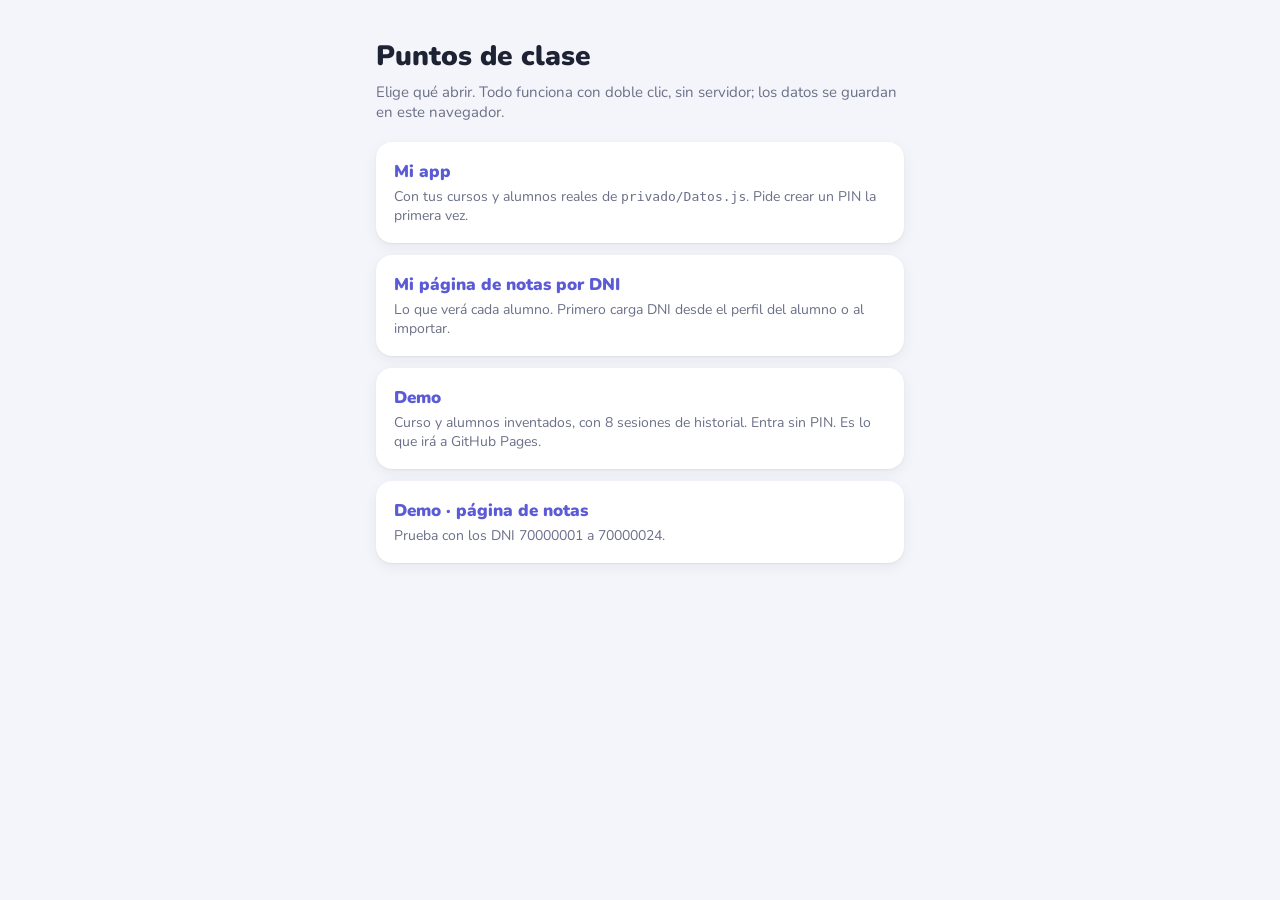
==== index.html @ 340162ca "Página de inicio local y apertura con doble clic - index.html en la raíz: enlaces a la app real, la " ====
<!doctype html>
<html lang="es">
<head>
  <meta charset="utf-8">
  <meta name="viewport" content="width=device-width, initial-scale=1">
  <title>Puntos de clase · inicio</title>
  <link href="https://fonts.googleapis.com/css2?family=Nunito:wght@500;700;800;900&display=swap" rel="stylesheet">
  <link rel="stylesheet" href="src/css/styles.css">
  <link rel="stylesheet" href="src/css/inicio.css">
</head>
<body>
  <!-- Página para probar en local con doble clic. No se publica: GitHub Pages sirve solo docs/. -->
  <main class="inicio">
    <h1>Puntos de clase</h1>
    <p class="muted">Elige qué abrir. Todo funciona con doble clic, sin servidor; los datos se guardan en este navegador.</p>

    <a class="opcion card" href="src/index.html">
      <b>Mi app</b>
      <span>Con tus cursos y alumnos reales de <code>privado/Datos.js</code>. Pide crear un PIN la primera vez.</span>
    </a>
    <a class="opcion card" href="src/index.html?v=notas">
      <b>Mi página de notas por DNI</b>
      <span>Lo que verá cada alumno. Primero carga DNI desde el perfil del alumno o al importar.</span>
    </a>
    <a class="opcion card" href="docs/index.html">
      <b>Demo</b>
      <span>Curso y alumnos inventados, con 8 sesiones de historial. Entra sin PIN. Es lo que irá a GitHub Pages.</span>
    </a>
    <a class="opcion card" href="docs/index.html?v=notas">
      <b>Demo · página de notas</b>
      <span>Prueba con los DNI 70000001 a 70000024.</span>
    </a>
  </main>
</body>
</html>
---- src/css/styles.css ----
/* ===== Tokens ===== */
:root {
  --bg: #F4F5FA;
  --surface: #FFFFFF;
  --surface-2: #F8F9FC;
  --ink: #1E2235;
  --muted: #6B7088;
  --line: #E4E6EF;
  --accent: #5B5BD6;
  --accent-soft: #ECECFD;
  --pos: #15803D;
  --pos-bg: #DCFCE7;
  --pos-line: #86EFAC;
  --neg: #C2261D;
  --neg-bg: #FEE2E2;
  --neg-line: #FCA5A5;
  --warn: #A15C07;
  --warn-bg: #FEF3C7;
  --oro: #F5B700;
  --plata: #A8B0BD;
  --bronce: #CD7F45;
  --radius: 16px;
  --shadow: 0 1px 2px rgba(30, 34, 53, .06), 0 4px 14px rgba(30, 34, 53, .06);
  --nav-h: 64px;
  --font: 'Nunito', system-ui, -apple-system, 'Segoe UI', Roboto, sans-serif;
}

* { box-sizing: border-box; }
html, body { margin: 0; height: 100%; }
body {
  background: var(--bg);
  color: var(--ink);
  font-family: var(--font);
  font-size: 15px;
  -webkit-tap-highlight-color: transparent;
}
button, input, select, textarea { font: inherit; color: inherit; }
button { cursor: pointer; }
h1, h2, h3 { margin: 0; line-height: 1.2; }
h2 { font-size: 20px; font-weight: 900; }
h3 { font-size: 16px; font-weight: 800; }
.muted { color: var(--muted); }
.small { font-size: 13px; }
.pos { color: var(--pos); }
.neg { color: var(--neg); }
.hidden { display: none !important; }

/* ===== Estructura ===== */
.top {
  position: sticky; top: 0; z-index: 20;
  background: var(--surface);
  border-bottom: 1px solid var(--line);
  padding: calc(env(safe-area-inset-top, 0px) + 10px) 16px 10px;
}
.top-in { max-width: 1100px; margin: 0 auto; display: flex; align-items: center; gap: 10px; }
.curso-sel {
  flex: 1; min-width: 0;
  border: 0; background: var(--accent-soft); color: var(--accent);
  font-weight: 800; border-radius: 12px; padding: 10px 12px; min-height: 44px;
  appearance: none; -webkit-appearance: none;
  background-image: linear-gradient(45deg, transparent 50%, var(--accent) 50%), linear-gradient(135deg, var(--accent) 50%, transparent 50%);
  background-position: calc(100% - 18px) 50%, calc(100% - 13px) 50%;
  background-size: 5px 5px; background-repeat: no-repeat;
  text-overflow: ellipsis;
}
.icon-btn {
  width: 44px; height: 44px; flex: none;
  border: 0; border-radius: 12px; background: var(--surface-2);
  display: grid; place-items: center; color: var(--muted);
}
.icon-btn svg { width: 22px; height: 22px; }
.icon-btn.on { background: var(--accent); color: #fff; }

main { max-width: 1100px; margin: 0 auto; padding: 16px 16px calc(var(--nav-h) + 90px + env(safe-area-inset-bottom, 0px)); }

.nav {
  position: fixed; left: 0; right: 0; bottom: 0; z-index: 20;
  background: var(--surface); border-top: 1px solid var(--line);
  padding: 4px 6px calc(4px + env(safe-area-inset-bottom, 0px));
}
.nav-in { max-width: 640px; margin: 0 auto; display: flex; }
.nav button {
  flex: 1; min-width: 0; border: 0; background: none; color: var(--muted);
  display: flex; flex-direction: column; align-items: center; gap: 2px;
  font-size: 11px; font-weight: 800; padding: 6px 0; border-radius: 12px; min-height: 52px;
}
.nav button svg { width: 24px; height: 24px; }
.nav button.on { color: var(--accent); background: var(--accent-soft); }

.seccion-head { display: flex; align-items: flex-end; justify-content: space-between; gap: 12px; margin: 4px 0 12px; flex-wrap: wrap; }
.seccion-head p { margin: 2px 0 0; }

/* ===== Elementos ===== */
.card { background: var(--surface); border-radius: var(--radius); box-shadow: var(--shadow); padding: 16px; }
.card + .card, .stack > * + * { margin-top: 12px; }
.btn {
  border: 0; border-radius: 12px; padding: 10px 16px; min-height: 44px;
  font-weight: 800; background: var(--surface-2); color: var(--ink);
  display: inline-flex; align-items: center; justify-content: center; gap: 8px;
}
.btn svg { width: 18px; height: 18px; }
.btn.primary { background: var(--accent); color: #fff; }
.btn.pos { background: var(--pos-bg); color: var(--pos); }
.btn.neg { background: var(--neg-bg); color: var(--neg); }
.btn.ghost { background: transparent; color: var(--accent); }
.btn.block { width: 100%; }
.btn:disabled { opacity: .5; cursor: default; }
.chips { display: flex; gap: 8px; flex-wrap: wrap; align-items: center; }
.chip {
  border: 1px solid var(--line); background: var(--surface); border-radius: 999px;
  padding: 6px 12px; min-height: 36px; font-weight: 700; font-size: 13.5px; color: var(--muted);
}
.chip.on { background: var(--ink); border-color: var(--ink); color: #fff; }
.seg { display: inline-flex; background: var(--surface-2); border: 1px solid var(--line); border-radius: 999px; padding: 3px; }
.seg button { border: 0; background: none; border-radius: 999px; padding: 6px 12px; min-height: 34px; font-weight: 800; font-size: 13px; color: var(--muted); }
.seg button.on { background: var(--surface); color: var(--ink); box-shadow: var(--shadow); }

input[type=text], input[type=number], input[type=time], input[type=date], input[type=password], input[type=tel], select, textarea {
  border: 1px solid var(--line); background: var(--surface); border-radius: 12px;
  padding: 10px 12px; min-height: 44px; width: 100%;
}
textarea { min-height: 140px; resize: vertical; font-size: 14px; }
label.campo { display: block; font-weight: 800; font-size: 13px; color: var(--muted); }
label.campo > * { margin-top: 6px; }
.fila { display: flex; gap: 10px; align-items: center; }
.fila > .grow { flex: 1; min-width: 0; }
.grid2 { display: grid; grid-template-columns: 1fr 1fr; gap: 10px; }

.badge {
  display: inline-flex; align-items: center; gap: 4px;
  border-radius: 999px; padding: 2px 9px; font-size: 12.5px; font-weight: 800;
  background: var(--surface-2); color: var(--muted);
}
.badge.pos { background: var(--pos-bg); color: var(--pos); }
.badge.neg { background: var(--neg-bg); color: var(--neg); }
.badge.warn { background: var(--warn-bg); color: var(--warn); }
.badge.accent { background: var(--accent-soft); color: var(--accent); }

.vacio { text-align: center; padding: 32px 16px; color: var(--muted); }
.vacio svg { width: 44px; height: 44px; opacity: .5; }

/* ===== Avatares ===== */
.av {
  position: relative; flex: none; border-radius: 50%; overflow: hidden;
  display: grid; place-items: center; font-weight: 900; color: var(--av-ink, #333);
  background: var(--av-bg, #E5E7EB);
}
.av img { position: absolute; inset: 0; width: 100%; height: 100%; }
.av span { line-height: 1; }

/* ===== Clase ===== */
.resumen-hoy { display: flex; gap: 8px; flex-wrap: wrap; margin-bottom: 12px; }
.toolbar { display: flex; gap: 8px; align-items: center; justify-content: space-between; flex-wrap: wrap; margin-bottom: 14px; }
.grid-alumnos { display: grid; grid-template-columns: repeat(auto-fill, minmax(104px, 1fr)); gap: 10px; }
.grupo-equipo { grid-column: 1 / -1; display: flex; align-items: center; gap: 8px; font-weight: 900; font-size: 14px; margin-top: 6px; }
.grupo-equipo i { width: 12px; height: 12px; border-radius: 4px; background: var(--eq); }
.grupo-equipo .badge { margin-left: auto; }
.tarjeta {
  position: relative; border: 0; background: var(--surface); border-radius: var(--radius);
  box-shadow: var(--shadow); padding: 12px 6px 10px; text-align: center;
  display: flex; flex-direction: column; align-items: center; gap: 6px;
  border-top: 5px solid var(--eq, var(--line));
  transition: transform .12s ease;
}
.tarjeta:active { transform: scale(.96); }
.tarjeta .nombre { font-weight: 800; font-size: 13.5px; line-height: 1.15; min-height: 2.3em; display: flex; align-items: center; }
.tarjeta .total {
  position: absolute; top: 6px; right: 6px; min-width: 28px; height: 24px; padding: 0 7px;
  border-radius: 999px; font-weight: 900; font-size: 13px; display: grid; place-items: center;
  background: var(--pos-bg); color: var(--pos);
}
.tarjeta .total.neg { background: var(--neg-bg); color: var(--neg); }
.tarjeta .total.cero { background: var(--surface-2); color: var(--muted); }
.tarjeta.sel { outline: 3px solid var(--accent); outline-offset: -3px; }
.tarjeta .check {
  position: absolute; top: 6px; left: 6px; width: 22px; height: 22px; border-radius: 50%;
  border: 2px solid var(--line); background: var(--surface);
}
.tarjeta.sel .check { background: var(--accent); border-color: var(--accent); }
.tarjeta.sel .check::after { content: ''; position: absolute; left: 6px; top: 2px; width: 5px; height: 10px; border: solid #fff; border-width: 0 2.5px 2.5px 0; transform: rotate(45deg); }
.flota {
  position: fixed; z-index: 60; pointer-events: none; font-weight: 900; font-size: 26px;
  animation: flota .9s ease-out forwards; text-shadow: 0 2px 0 #fff;
}
@keyframes flota { from { opacity: 1; transform: translate(-50%, 0) scale(.8); } to { opacity: 0; transform: translate(-50%, -60px) scale(1.2); } }
.barra-multi {
  position: fixed; left: 12px; right: 12px; z-index: 25;
  bottom: calc(var(--nav-h) + 12px + env(safe-area-inset-bottom, 0px));
  max-width: 640px; margin: 0 auto;
  background: var(--ink); color: #fff; border-radius: 16px; padding: 10px 10px 10px 16px;
  display: flex; align-items: center; gap: 10px; box-shadow: 0 8px 30px rgba(0, 0, 0, .25);
}
.barra-multi b { flex: 1; }

/* ===== Hojas (bottom sheet) ===== */
#capa .fondo { position: fixed; inset: 0; z-index: 40; background: rgba(20, 22, 35, .45); animation: aparece .15s ease; }
.hoja {
  position: fixed; z-index: 41; left: 0; right: 0; bottom: 0;
  max-height: 92vh; overflow: auto; background: var(--surface);
  border-radius: 22px 22px 0 0; padding: 8px 16px calc(20px + env(safe-area-inset-bottom, 0px));
  animation: sube .2s ease;
  max-width: 640px; margin: 0 auto;
}
.hoja.ancha { max-width: 900px; }
.hoja .asa { width: 42px; height: 5px; border-radius: 3px; background: var(--line); margin: 4px auto 12px; }
.hoja-head { display: flex; align-items: center; gap: 12px; margin-bottom: 14px; }
.hoja-head .grow { flex: 1; min-width: 0; }
@keyframes sube { from { transform: translateY(40px); opacity: 0; } to { transform: none; opacity: 1; } }
@keyframes aparece { from { opacity: 0; } to { opacity: 1; } }
@media (min-width: 700px) {
  .hoja { bottom: auto; top: 50%; transform: translateY(-50%); border-radius: 22px; max-height: 86vh; animation: aparece .15s ease; }
}

.cats { display: grid; grid-template-columns: repeat(auto-fill, minmax(130px, 1fr)); gap: 8px; }
.cat {
  border: 1.5px solid var(--pos-line); background: var(--pos-bg); color: var(--pos);
  border-radius: 14px; padding: 12px 8px; min-height: 70px; font-weight: 800;
  display: flex; flex-direction: column; align-items: center; justify-content: center; gap: 2px; text-align: center;
}
.cat b { font-size: 22px; font-weight: 900; }
.cat span { font-size: 13px; line-height: 1.15; color: var(--ink); }
.cat.neg { border-color: var(--neg-line); background: var(--neg-bg); color: var(--neg); }
.cat:active { transform: scale(.96); }
.cats-titulo { font-weight: 900; font-size: 13px; color: var(--muted); margin: 14px 0 8px; text-transform: uppercase; letter-spacing: .04em; }

/* ===== Toast ===== */
#toasts { position: fixed; z-index: 70; left: 0; right: 0; bottom: calc(var(--nav-h) + 16px + env(safe-area-inset-bottom, 0px)); display: flex; flex-direction: column; align-items: center; gap: 8px; pointer-events: none; padding: 0 12px; }
.toast {
  pointer-events: auto; background: var(--ink); color: #fff; border-radius: 14px;
  padding: 10px 10px 10px 16px; display: flex; align-items: center; gap: 12px;
  box-shadow: 0 8px 30px rgba(0, 0, 0, .25); max-width: 520px; animation: sube .2s ease; font-weight: 700;
}
.toast.error { background: var(--neg); }
.toast button { border: 0; background: rgba(255, 255, 255, .16); color: #fff; font-weight: 900; border-radius: 10px; padding: 8px 12px; }

/* ===== Panel ===== */
.kpis { display: grid; grid-template-columns: repeat(auto-fit, minmax(140px, 1fr)); gap: 10px; margin-bottom: 14px; }
.kpi { background: var(--surface); border-radius: var(--radius); box-shadow: var(--shadow); padding: 14px; }
.kpi .v { font-size: 28px; font-weight: 900; line-height: 1.1; }
.kpi .l { font-size: 13px; font-weight: 700; color: var(--muted); }
.panel-grid { display: grid; gap: 12px; grid-template-columns: 1fr; }
@media (min-width: 900px) { .panel-grid { grid-template-columns: 1fr 1fr; } .panel-grid .full { grid-column: 1 / -1; } }

.podio { display: grid; grid-template-columns: 1fr 1.15fr 1fr; align-items: end; gap: 8px; margin-top: 10px; }
.podio .p { display: flex; flex-direction: column; align-items: center; gap: 6px; text-align: center; min-width: 0; }
.podio .p .n { font-weight: 800; font-size: 13.5px; line-height: 1.15; }
.podio .p .val { font-weight: 900; }
.podio .base { width: 100%; border-radius: 12px 12px 0 0; display: grid; place-items: center; font-weight: 900; font-size: 22px; color: #fff; }
.podio .p1 .base { height: 96px; background: var(--oro); }
.podio .p2 .base { height: 70px; background: var(--plata); }
.podio .p3 .base { height: 52px; background: var(--bronce); }
.podio .corona { font-size: 22px; line-height: 1; }

.lista { display: flex; flex-direction: column; }
.item {
  display: flex; align-items: center; gap: 12px; padding: 10px 4px;
  border: 0; border-bottom: 1px solid var(--line); background: none; text-align: left; width: 100%;
}
.item:last-child { border-bottom: 0; }
.item .grow { flex: 1; min-width: 0; }
.item .t { font-weight: 800; }
.item .s { font-size: 13px; color: var(--muted); }
.nota-pill { min-width: 52px; text-align: center; border-radius: 10px; padding: 6px 8px; font-weight: 900; font-size: 16px; background: var(--pos-bg); color: var(--pos); }
.nota-pill.neg { background: var(--neg-bg); color: var(--neg); }
.nota-pill.na { background: var(--surface-2); color: var(--muted); }

.barra { height: 8px; border-radius: 99px; background: var(--surface-2); overflow: hidden; }
.barra i { display: block; height: 100%; border-radius: 99px; background: var(--accent); }
.minibarras { display: flex; gap: 4px; margin-top: 6px; }
.minibarras .barra { flex: 1; height: 6px; }

.chart { width: 100%; height: auto; display: block; overflow: visible; }
.chart text { font-family: var(--font); font-size: 15px; fill: var(--muted); font-weight: 700; }
.leyenda { display: flex; gap: 14px; flex-wrap: wrap; font-size: 12.5px; color: var(--muted); font-weight: 700; margin-top: 8px; }
.leyenda i { display: inline-block; width: 10px; height: 10px; border-radius: 3px; margin-right: 5px; vertical-align: -1px; }

/* ===== Equipos ===== */
.equipo-card { border-left: 6px solid var(--eq); }
.equipo-card .fila-top { display: flex; align-items: center; gap: 12px; }
.equipo-card .puesto { width: 36px; height: 36px; border-radius: 50%; display: grid; place-items: center; font-weight: 900; background: var(--surface-2); flex: none; }
.equipo-card .puesto.m1 { background: var(--oro); color: #fff; }
.equipo-card .puesto.m2 { background: var(--plata); color: #fff; }
.equipo-card .puesto.m3 { background: var(--bronce); color: #fff; }
.equipo-card .pts { font-size: 26px; font-weight: 900; }
.miembros { display: flex; gap: 8px; flex-wrap: wrap; margin-top: 12px; }
.miembro { display: flex; align-items: center; gap: 6px; background: var(--surface-2); border: 0; border-radius: 999px; padding: 3px 10px 3px 3px; font-size: 13px; font-weight: 700; }

/* ===== Asistencia / Chat ===== */
.fuentes { display: grid; grid-template-columns: repeat(auto-fit, minmax(180px, 1fr)); gap: 10px; }
.fuente {
  border: 2px dashed var(--line); background: var(--surface); border-radius: var(--radius);
  padding: 18px 12px; display: flex; flex-direction: column; align-items: center; gap: 6px; text-align: center; font-weight: 800;
}
.fuente svg { width: 30px; height: 30px; color: var(--accent); }
.fuente small { font-weight: 600; color: var(--muted); }
.progreso { height: 10px; border-radius: 99px; background: var(--surface-2); overflow: hidden; margin-top: 10px; }
.progreso i { display: block; height: 100%; background: var(--accent); transition: width .2s; }
.revision .item { padding: 8px 0; }
.estado-seg { display: inline-flex; gap: 4px; }
.estado-seg button { border: 1.5px solid var(--line); background: var(--surface); border-radius: 10px; min-width: 40px; min-height: 40px; font-weight: 900; font-size: 13px; color: var(--muted); }
.estado-seg button.on.P { background: var(--pos-bg); border-color: var(--pos-line); color: var(--pos); }
.estado-seg button.on.T { background: var(--warn-bg); border-color: #FCD34D; color: var(--warn); }
.estado-seg button.on.F { background: var(--neg-bg); border-color: var(--neg-line); color: var(--neg); }
.estado-seg button.on.N { background: var(--ink); border-color: var(--ink); color: #fff; }
.hora-in { width: 104px !important; flex: none; padding: 8px !important; }
.pts-in { width: 70px !important; flex: none; text-align: center; }
.conf { width: 8px; height: 8px; border-radius: 50%; flex: none; }
.conf.alta, .conf.id, .conf.apodo { background: var(--pos); }
.conf.media { background: #F59E0B; }
.conf.ninguna { background: var(--line); }
.confirmar-bar {
  position: sticky; bottom: calc(var(--nav-h) + 8px + env(safe-area-inset-bottom, 0px));
  margin-top: 14px; background: var(--surface); border-radius: var(--radius); box-shadow: 0 6px 24px rgba(30, 34, 53, .15);
  padding: 10px; display: flex; gap: 10px; align-items: center;
}
.confirmar-bar .grow { flex: 1; font-weight: 800; font-size: 13.5px; }
.thumb { max-width: 100%; max-height: 220px; border-radius: 12px; border: 1px solid var(--line); display: block; margin-top: 10px; }

/* ===== Sesiones / línea de tiempo ===== */
.sesion-card { display: flex; gap: 12px; align-items: center; border: 0; text-align: left; width: 100%; }
.sesion-num { width: 46px; height: 46px; flex: none; border-radius: 14px; background: var(--accent-soft); color: var(--accent); display: grid; place-items: center; font-weight: 900; line-height: 1; text-align: center; font-size: 11px; }
.sesion-num b { font-size: 18px; display: block; }
.lote { border: 1px solid var(--line); border-radius: 14px; margin-top: 10px; overflow: hidden; }
.lote-head { display: flex; align-items: center; gap: 8px; padding: 8px 12px; background: var(--surface-2); font-size: 13px; font-weight: 800; }
.lote-head .grow { flex: 1; }
.mov { display: flex; align-items: center; gap: 10px; padding: 8px 12px; border-top: 1px solid var(--line); font-size: 14px; }
.mov .grow { flex: 1; min-width: 0; }
.mov .x { border: 0; background: none; color: var(--muted); width: 36px; height: 36px; border-radius: 10px; }
.mov .x:hover { background: var(--neg-bg); color: var(--neg); }

.timeline { position: relative; margin-top: 8px; padding-left: 22px; }
.timeline::before { content: ''; position: absolute; left: 7px; top: 6px; bottom: 6px; width: 2px; background: var(--line); }
.tl-ses { position: relative; padding-bottom: 16px; }
.tl-ses::before { content: ''; position: absolute; left: -20px; top: 4px; width: 12px; height: 12px; border-radius: 50%; background: var(--surface); border: 3px solid var(--tl, var(--accent)); }
.tl-head { display: flex; align-items: baseline; gap: 8px; flex-wrap: wrap; }
.tl-head b { font-weight: 900; }
.tl-movs { display: flex; gap: 6px; flex-wrap: wrap; margin-top: 6px; }
.tl-mov { font-size: 12.5px; font-weight: 800; border-radius: 10px; padding: 4px 9px; background: var(--pos-bg); color: var(--pos); }
.tl-mov.neg { background: var(--neg-bg); color: var(--neg); }
.tl-mov small { font-weight: 700; opacity: .75; }

/* ===== Perfil ===== */
.perfil-top { display: flex; gap: 16px; align-items: center; flex-wrap: wrap; }
.perfil-top .grow { flex: 1; min-width: 160px; }
.nota-grande { text-align: center; border-radius: 18px; padding: 10px 16px; background: var(--pos-bg); color: var(--pos); min-width: 100px; }
.nota-grande.neg { background: var(--neg-bg); color: var(--neg); }
.nota-grande.na { background: var(--surface-2); color: var(--muted); }
.nota-grande .v { font-size: 36px; font-weight: 900; line-height: 1; }
.nota-grande .l { font-size: 12px; font-weight: 800; }
.comp { margin-top: 12px; }
.comp .fila { justify-content: space-between; font-weight: 800; font-size: 14px; margin-bottom: 6px; }
.asis-resumen { display: grid; grid-template-columns: repeat(3, 1fr); gap: 8px; margin-top: 12px; }
.asis-resumen div { border-radius: 12px; padding: 10px; text-align: center; font-weight: 800; font-size: 12.5px; }
.asis-resumen b { display: block; font-size: 22px; font-weight: 900; }

/* ===== Ajustes ===== */
.comp-edit { display: grid; grid-template-columns: 1fr 76px 76px 120px 40px; gap: 8px; align-items: center; margin-top: 8px; }
.comp-edit.head { font-size: 12px; font-weight: 800; color: var(--muted); }
@media (max-width: 560px) {
  .comp-edit { grid-template-columns: 1fr 64px 64px; }
  .comp-edit .ses, .comp-edit .del { grid-column: span 1; }
  .comp-edit.head .ses, .comp-edit.head .del { display: none; }
}
.formula { background: var(--surface-2); border-radius: 12px; padding: 12px; font-size: 14px; font-weight: 700; line-height: 1.5; margin-top: 12px; }
.avatar-grid { display: grid; grid-template-columns: repeat(auto-fill, minmax(64px, 1fr)); gap: 10px; margin-top: 12px; }
.avatar-grid button { border: 2px solid transparent; background: none; border-radius: 50%; padding: 2px; aspect-ratio: 1; display: grid; place-items: center; }
.avatar-grid button.on { border-color: var(--accent); }

/* ===== PIN y notas públicas ===== */
.centro { min-height: 100vh; display: grid; place-items: center; padding: 24px 16px; }
.caja { width: 100%; max-width: 380px; text-align: center; }
.caja .logo { width: 64px; height: 64px; border-radius: 20px; background: var(--accent); color: #fff; display: grid; place-items: center; margin: 0 auto 14px; }
.caja .logo svg { width: 34px; height: 34px; }
.caja p { margin: 6px 0 18px; }
.pin-in { text-align: center; font-size: 26px !important; letter-spacing: .4em; font-weight: 900; }
.notas-wrap { max-width: 760px; margin: 0 auto; padding: 20px 16px 40px; }

.cargando { min-height: 60vh; display: grid; place-items: center; align-content: center; gap: 12px; color: var(--muted); font-weight: 700; }
.spinner { width: 36px; height: 36px; border-radius: 50%; border: 4px solid var(--line); border-top-color: var(--accent); animation: gira .8s linear infinite; margin: 0 auto; }
@keyframes gira { to { transform: rotate(360deg); } }
.sync { width: 8px; height: 8px; border-radius: 50%; background: var(--pos); flex: none; }
.sync.on { background: #F59E0B; animation: late 1s infinite; }
@keyframes late { 50% { opacity: .3; } }

@media (min-width: 700px) {
  .grid-alumnos { grid-template-columns: repeat(auto-fill, minmax(124px, 1fr)); gap: 12px; }
}

/* ===== Aviso de la demo pública ===== */
.demo-aviso {
  background: var(--warn-bg); color: var(--warn); text-align: center;
  font-size: 12.5px; font-weight: 800; padding: calc(env(safe-area-inset-top, 0px) + 6px) 12px 6px;
}
---- src/css/inicio.css ----
/* Página de inicio local (index.html de la raíz) */
.inicio { max-width: 560px; margin: 0 auto; padding: 40px 16px; }
.inicio h1 { font-size: 28px; font-weight: 900; }
.inicio > p { margin: 8px 0 20px; }
.opcion { display: block; text-decoration: none; color: var(--ink); margin-top: 12px; border: 2px solid transparent; }
.opcion:hover { border-color: var(--accent); }
.opcion b { display: block; font-size: 17px; font-weight: 900; color: var(--accent); }
.opcion span { display: block; margin-top: 4px; font-size: 14px; color: var(--muted); }
.opcion code { font-size: 13px; }
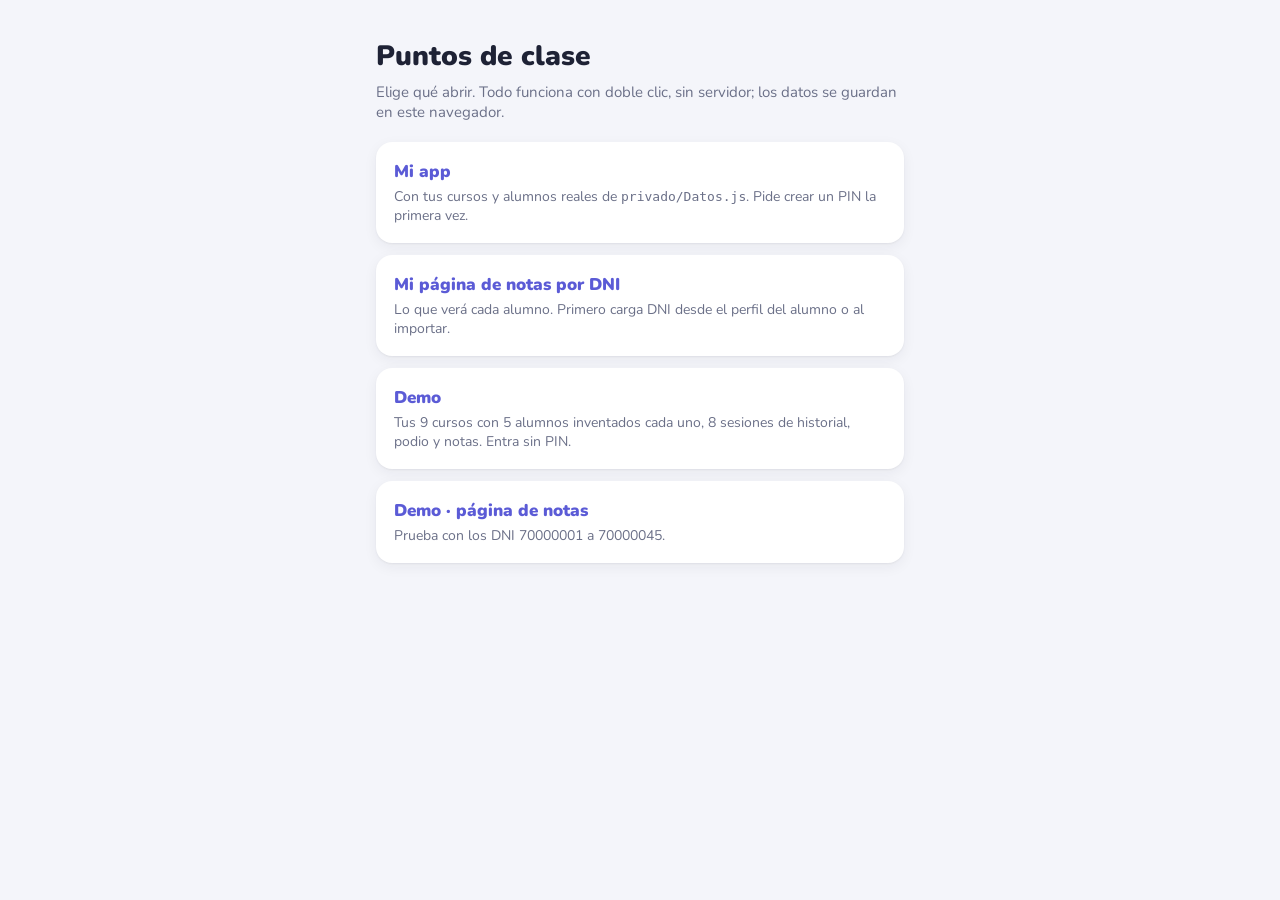
==== commit 86feef99: "Inicio con todos los cursos, podio de participación y notas al tocar - Pantalla de inicio: tarjetas " ====
--- a/index.html
+++ b/index.html
@@ -24,11 +24,11 @@
     </a>
     <a class="opcion card" href="docs/index.html">
       <b>Demo</b>
-      <span>Curso y alumnos inventados, con 8 sesiones de historial. Entra sin PIN. Es lo que irá a GitHub Pages.</span>
+      <span>Tus 9 cursos con 5 alumnos inventados cada uno, 8 sesiones de historial, podio y notas. Entra sin PIN.</span>
     </a>
     <a class="opcion card" href="docs/index.html?v=notas">
       <b>Demo · página de notas</b>
-      <span>Prueba con los DNI 70000001 a 70000024.</span>
+      <span>Prueba con los DNI 70000001 a 70000045.</span>
     </a>
   </main>
 </body>
--- a/src/css/styles.css
+++ b/src/css/styles.css
@@ -391,3 +391,37 @@
   background: var(--warn-bg); color: var(--warn); text-align: center;
   font-size: 12.5px; font-weight: 800; padding: calc(env(safe-area-inset-top, 0px) + 6px) 12px 6px;
 }
+
+/* ===== Inicio: tarjetas de cursos ===== */
+.marca { flex: 1; display: flex; align-items: center; gap: 10px; color: var(--accent); }
+.marca svg { width: 28px; height: 28px; }
+.marca b { font-size: 18px; font-weight: 900; color: var(--ink); }
+.cursos-grid { display: grid; grid-template-columns: repeat(auto-fill, minmax(290px, 1fr)); gap: 14px; }
+.curso-card {
+  position: relative; text-align: left; border: 0; background: var(--surface); border-radius: 20px;
+  box-shadow: var(--shadow); padding: 18px 16px 14px; overflow: hidden;
+  display: flex; flex-direction: column; gap: 12px; transition: transform .12s ease, box-shadow .12s ease;
+}
+.curso-card::before { content: ''; position: absolute; inset: 0 0 auto 0; height: 6px; background: var(--cc); }
+.curso-card:hover { transform: translateY(-2px); box-shadow: 0 2px 4px rgba(30, 34, 53, .06), 0 10px 26px rgba(30, 34, 53, .1); }
+.curso-card:active { transform: scale(.98); }
+.cc-top { display: flex; align-items: flex-start; gap: 10px; }
+.cc-tit { flex: 1; min-width: 0; }
+.cc-tit b { display: block; font-size: 17px; font-weight: 900; line-height: 1.2; }
+.cc-tit span { display: inline-block; margin-top: 4px; font-size: 13px; font-weight: 800; color: var(--cc); }
+.cc-meta { font-size: 13px; color: var(--muted); font-weight: 700; margin-top: -6px; }
+.cc-avatares { display: flex; align-items: center; min-height: 40px; }
+.cc-avatares .av { border: 2px solid var(--surface); margin-left: -8px; }
+.cc-avatares .av:first-child { margin-left: 0; }
+.cc-mas { margin-left: 6px; font-weight: 800; font-size: 13px; color: var(--muted); }
+.cc-stats { display: grid; grid-template-columns: repeat(4, 1fr); gap: 6px; text-align: center; border-top: 1px solid var(--line); padding-top: 12px; }
+.cc-stats b { font-size: 17px; font-weight: 900; display: block; line-height: 32px; }
+.cc-stats .nota-pill { display: inline-block; min-width: 46px; padding: 4px 6px; font-size: 15px; }
+.cc-stats small { display: block; font-size: 11.5px; font-weight: 700; color: var(--muted); margin-top: 2px; }
+.cc-lider { display: flex; align-items: center; gap: 8px; background: var(--surface-2); border-radius: 12px; padding: 6px 10px 6px 6px; font-size: 12.5px; color: var(--muted); line-height: 1.3; }
+.cc-lider b { color: var(--ink); }
+
+/* Nota pequeña en la tarjeta del alumno */
+.mini-nota { font-size: 11.5px; font-weight: 800; border-radius: 999px; padding: 1px 8px; background: var(--pos-bg); color: var(--pos); }
+.mini-nota.neg { background: var(--neg-bg); color: var(--neg); }
+.mini-nota.na { background: var(--surface-2); color: var(--muted); }
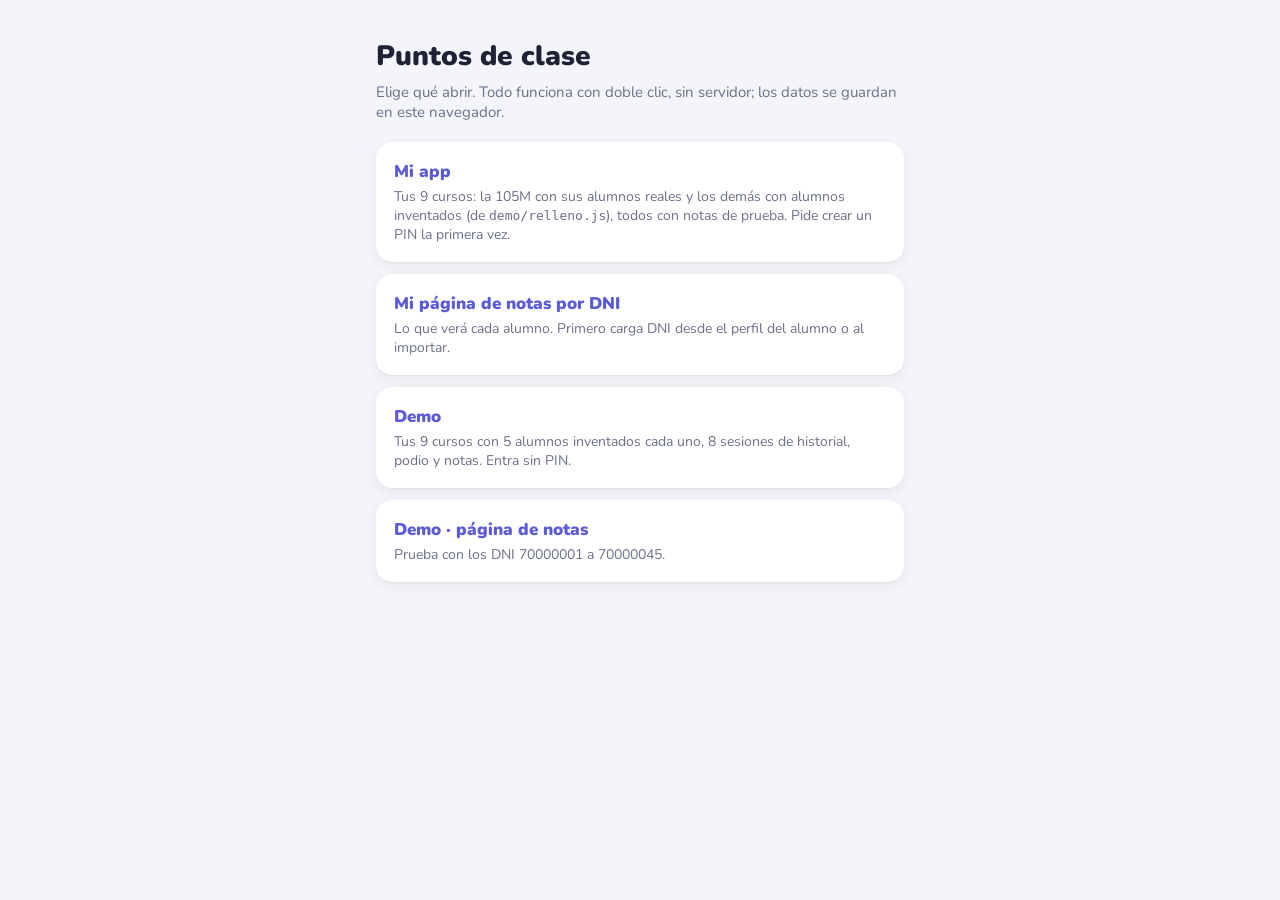
==== commit 2e7de529: "Todos los cursos con alumnos y notas de prueba en la app local - demo/relleno.js: 9 bloques de alumn" ====
--- a/index.html
+++ b/index.html
@@ -16,7 +16,7 @@
 
     <a class="opcion card" href="src/index.html">
       <b>Mi app</b>
-      <span>Con tus cursos y alumnos reales de <code>privado/Datos.js</code>. Pide crear un PIN la primera vez.</span>
+      <span>Tus 9 cursos: la 105M con sus alumnos reales y los demás con alumnos inventados (de <code>demo/relleno.js</code>), todos con notas de prueba. Pide crear un PIN la primera vez.</span>
     </a>
     <a class="opcion card" href="src/index.html?v=notas">
       <b>Mi página de notas por DNI</b>
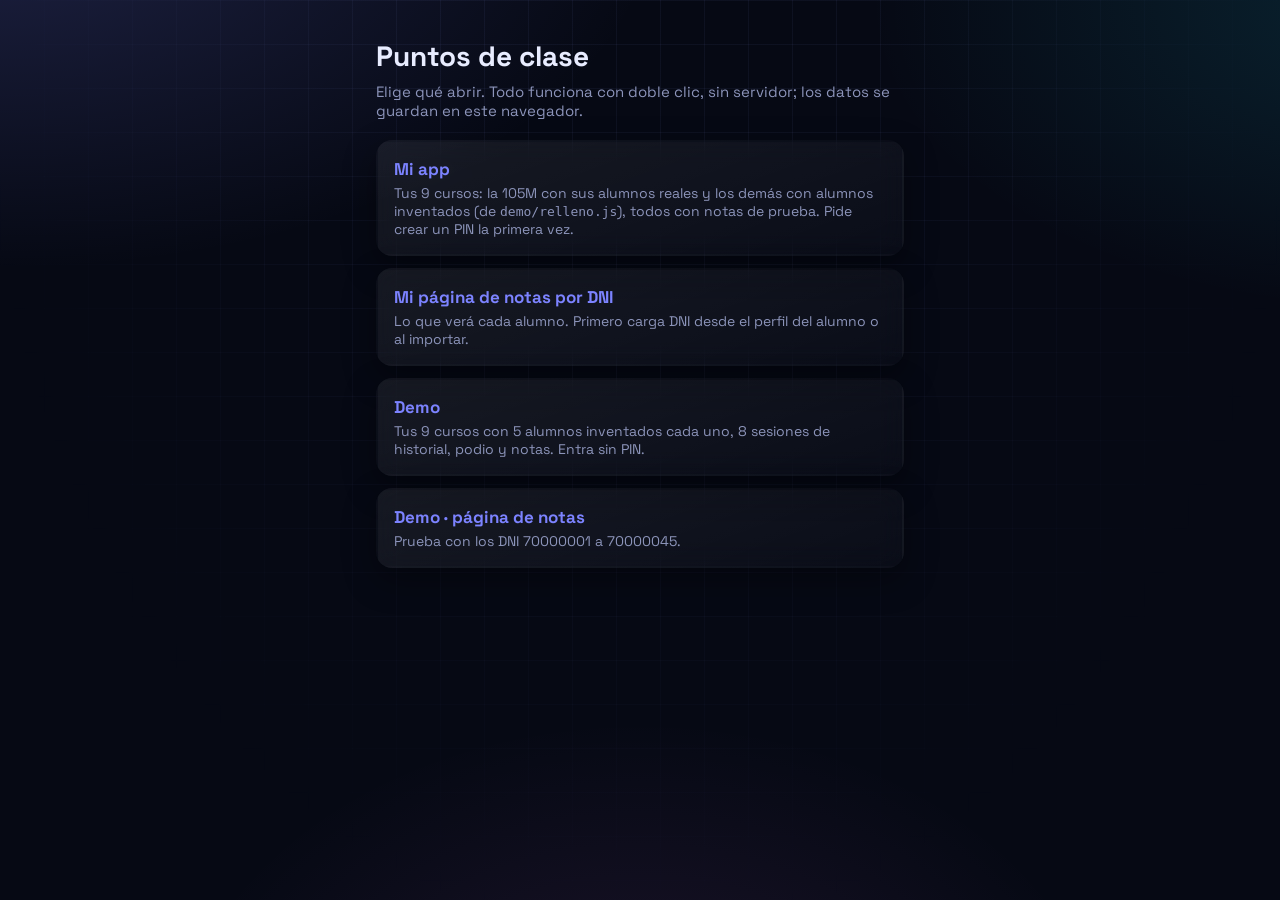
==== commit f7b55c95: "Estilo futurista y portadas 3D animadas por curso - css/tema.css: tema oscuro con neón, vidrio y rej" ====
--- a/index.html
+++ b/index.html
@@ -4,8 +4,9 @@
   <meta charset="utf-8">
   <meta name="viewport" content="width=device-width, initial-scale=1">
   <title>Puntos de clase · inicio</title>
-  <link href="https://fonts.googleapis.com/css2?family=Nunito:wght@500;700;800;900&display=swap" rel="stylesheet">
+  <link href="https://fonts.googleapis.com/css2?family=Orbitron:wght@600;700;800&family=Space+Grotesk:wght@400;500;600;700&display=swap" rel="stylesheet">
   <link rel="stylesheet" href="src/css/styles.css">
+  <link rel="stylesheet" href="src/css/tema.css">
   <link rel="stylesheet" href="src/css/inicio.css">
 </head>
 <body>
--- a/src/css/styles.css
+++ b/src/css/styles.css
@@ -402,13 +402,12 @@
   box-shadow: var(--shadow); padding: 18px 16px 14px; overflow: hidden;
   display: flex; flex-direction: column; gap: 12px; transition: transform .12s ease, box-shadow .12s ease;
 }
-.curso-card::before { content: ''; position: absolute; inset: 0 0 auto 0; height: 6px; background: var(--cc); }
 .curso-card:hover { transform: translateY(-2px); box-shadow: 0 2px 4px rgba(30, 34, 53, .06), 0 10px 26px rgba(30, 34, 53, .1); }
 .curso-card:active { transform: scale(.98); }
 .cc-top { display: flex; align-items: flex-start; gap: 10px; }
 .cc-tit { flex: 1; min-width: 0; }
 .cc-tit b { display: block; font-size: 17px; font-weight: 900; line-height: 1.2; }
-.cc-tit span { display: inline-block; margin-top: 4px; font-size: 13px; font-weight: 800; color: var(--cc); }
+.cc-tit span { display: inline-block; margin-top: 4px; font-size: 13px; font-weight: 800; color: var(--c1, var(--accent)); }
 .cc-meta { font-size: 13px; color: var(--muted); font-weight: 700; margin-top: -6px; }
 .cc-avatares { display: flex; align-items: center; min-height: 40px; }
 .cc-avatares .av { border: 2px solid var(--surface); margin-left: -8px; }
--- a/src/css/tema.css
+++ b/src/css/tema.css
@@ -0,0 +1,112 @@
+/* ===== Tema futurista (oscuro, neón y vidrio) — se carga después de styles.css ===== */
+:root {
+  color-scheme: dark;
+  --bg: #060914;
+  --surface: rgba(255, 255, 255, .045);
+  --surface-2: rgba(255, 255, 255, .075);
+  --panel: #0D1328;                       /* sólido: hojas, avisos, barras */
+  --ink: #E8ECFF;
+  --muted: #8C94BA;
+  --line: rgba(148, 163, 255, .16);
+  --accent: #7C83FF;
+  --accent-2: #22D3EE;
+  --accent-soft: rgba(124, 131, 255, .16);
+  --pos: #34D399;
+  --pos-bg: rgba(52, 211, 153, .13);
+  --pos-line: rgba(52, 211, 153, .6);
+  --neg: #FB7185;
+  --neg-bg: rgba(251, 113, 133, .13);
+  --neg-line: rgba(251, 113, 133, .6);
+  --warn: #FBBF24;
+  --warn-bg: rgba(251, 191, 36, .13);
+  --oro: #FACC15;
+  --plata: #94A3B8;
+  --bronce: #F97316;
+  --shadow: 0 0 0 1px var(--line), 0 12px 32px rgba(0, 0, 0, .35);
+  --glow: 0 0 22px rgba(124, 131, 255, .45);
+  --font: 'Space Grotesk', system-ui, -apple-system, 'Segoe UI', sans-serif;
+  --display: 'Orbitron', 'Space Grotesk', sans-serif;
+}
+
+body {
+  background:
+    radial-gradient(1100px 600px at 0% -10%, rgba(124, 131, 255, .2), transparent 60%),
+    radial-gradient(900px 520px at 110% 0%, rgba(34, 211, 238, .13), transparent 60%),
+    radial-gradient(800px 600px at 50% 120%, rgba(232, 121, 249, .1), transparent 60%),
+    var(--bg);
+  background-attachment: fixed;
+}
+/* Rejilla de fondo que se desvanece */
+body::before {
+  content: ''; position: fixed; inset: 0; pointer-events: none; z-index: -1;
+  background-image:
+    linear-gradient(rgba(148, 163, 255, .06) 1px, transparent 1px),
+    linear-gradient(90deg, rgba(148, 163, 255, .06) 1px, transparent 1px);
+  background-size: 44px 44px;
+  -webkit-mask-image: radial-gradient(ellipse at 50% 0%, #000 25%, transparent 75%);
+  mask-image: radial-gradient(ellipse at 50% 0%, #000 25%, transparent 75%);
+}
+
+h2, h3, .kpi .v, .nota-grande .v, .equipo-card .pts, .marca b, .cc-tit b, .podio .base, .sesion-num b { font-family: var(--display); letter-spacing: .02em; }
+h2 { font-weight: 800; }
+h3 { font-weight: 700; font-size: 15px; }
+.kpi .v { font-weight: 800; text-shadow: 0 0 18px rgba(124, 131, 255, .45); }
+.kpi .v.neg { text-shadow: 0 0 18px rgba(251, 113, 133, .45); }
+
+/* Vidrio */
+.card, .kpi, .tarjeta, .curso-card, .equipo-card {
+  background: linear-gradient(160deg, rgba(255, 255, 255, .07), rgba(255, 255, 255, .02));
+  border: 1px solid var(--line);
+  box-shadow: 0 12px 32px rgba(0, 0, 0, .35);
+  -webkit-backdrop-filter: blur(14px); backdrop-filter: blur(14px);
+}
+.top, .nav { background: rgba(6, 9, 20, .72); border-color: var(--line); -webkit-backdrop-filter: blur(16px); backdrop-filter: blur(16px); }
+.nav button.on { color: #fff; background: linear-gradient(135deg, rgba(124, 131, 255, .35), rgba(34, 211, 238, .2)); box-shadow: inset 0 0 0 1px rgba(124, 131, 255, .5); }
+.nav button.on svg { filter: drop-shadow(0 0 6px var(--accent-2)); }
+
+/* Botones y controles */
+.btn { border: 1px solid var(--line); }
+.btn.primary { border: 0; background: linear-gradient(135deg, var(--accent), var(--accent-2)); color: #fff; box-shadow: var(--glow); }
+.btn.pos, .btn.neg { border-color: transparent; }
+.icon-btn { background: var(--surface-2); color: var(--ink); border: 1px solid var(--line); }
+.icon-btn.on { background: linear-gradient(135deg, var(--accent), var(--accent-2)); color: #fff; }
+.chip { background: var(--surface); border-color: var(--line); }
+.chip.on { background: linear-gradient(135deg, var(--accent), var(--accent-2)); border-color: transparent; color: #fff; }
+.seg { background: rgba(0, 0, 0, .25); border-color: var(--line); }
+.seg button.on { background: var(--accent-soft); color: #fff; box-shadow: inset 0 0 0 1px rgba(124, 131, 255, .6); }
+.curso-sel { background-color: var(--accent-soft); color: var(--ink); border: 1px solid rgba(124, 131, 255, .4); }
+input[type=text], input[type=number], input[type=time], input[type=date], input[type=password], input[type=tel], select, textarea {
+  background: rgba(0, 0, 0, .25); border-color: var(--line); color: var(--ink);
+}
+input:focus, select:focus, textarea:focus { outline: none; border-color: var(--accent); box-shadow: 0 0 0 3px rgba(124, 131, 255, .25); }
+option { background: var(--panel); color: var(--ink); }
+
+/* Piezas que antes usaban el color de texto como fondo */
+.toast { background: var(--panel); color: var(--ink); border: 1px solid var(--line); box-shadow: 0 10px 40px rgba(0, 0, 0, .5), var(--glow); }
+.toast.error { background: #2A0D18; border-color: var(--neg-line); }
+.toast button { background: var(--accent-soft); color: #fff; }
+.barra-multi { background: var(--panel); border: 1px solid rgba(124, 131, 255, .4); box-shadow: 0 10px 40px rgba(0, 0, 0, .5), var(--glow); }
+.estado-seg button { background: var(--surface); border-color: var(--line); }
+.estado-seg button.on.N { background: var(--accent); border-color: var(--accent); color: #fff; }
+.hoja { background: var(--panel); border: 1px solid var(--line); box-shadow: 0 -20px 60px rgba(0, 0, 0, .5); }
+#capa .fondo { background: rgba(2, 4, 12, .65); -webkit-backdrop-filter: blur(4px); backdrop-filter: blur(4px); }
+.confirmar-bar { background: var(--panel); border: 1px solid var(--line); }
+.flota { text-shadow: 0 0 14px currentColor; }
+.fuente { background: var(--surface); border-color: rgba(124, 131, 255, .35); }
+.cc-avatares .av { border-color: var(--bg); }
+
+/* Detalles con brillo */
+.tarjeta:hover, .curso-card:hover { box-shadow: 0 12px 32px rgba(0, 0, 0, .35), 0 0 0 1px rgba(124, 131, 255, .45), var(--glow); }
+.tarjeta .total { box-shadow: 0 0 12px rgba(52, 211, 153, .35); }
+.tarjeta .total.neg { box-shadow: 0 0 12px rgba(251, 113, 133, .35); }
+.podio .base { box-shadow: 0 0 24px currentColor; color: #0A0E1F; }
+.podio .p1 .base { box-shadow: 0 0 28px rgba(250, 204, 21, .55); }
+.podio .p2 .base { box-shadow: 0 0 22px rgba(148, 163, 184, .45); }
+.podio .p3 .base { box-shadow: 0 0 22px rgba(249, 115, 22, .45); }
+.barra i { background: linear-gradient(90deg, var(--accent), var(--accent-2)); box-shadow: 0 0 10px rgba(34, 211, 238, .5); }
+.nota-grande { box-shadow: inset 0 0 0 1px currentColor, 0 0 28px var(--pos-bg); }
+.nota-grande.neg { box-shadow: inset 0 0 0 1px currentColor, 0 0 28px var(--neg-bg); }
+.marca svg { color: var(--accent-2); filter: drop-shadow(0 0 8px var(--accent-2)); }
+.spinner { border-color: var(--line); border-top-color: var(--accent-2); }
+.demo-aviso { background: linear-gradient(90deg, rgba(251, 191, 36, .16), rgba(244, 114, 182, .14)); color: #FDE68A; }
+::selection { background: rgba(124, 131, 255, .45); }
